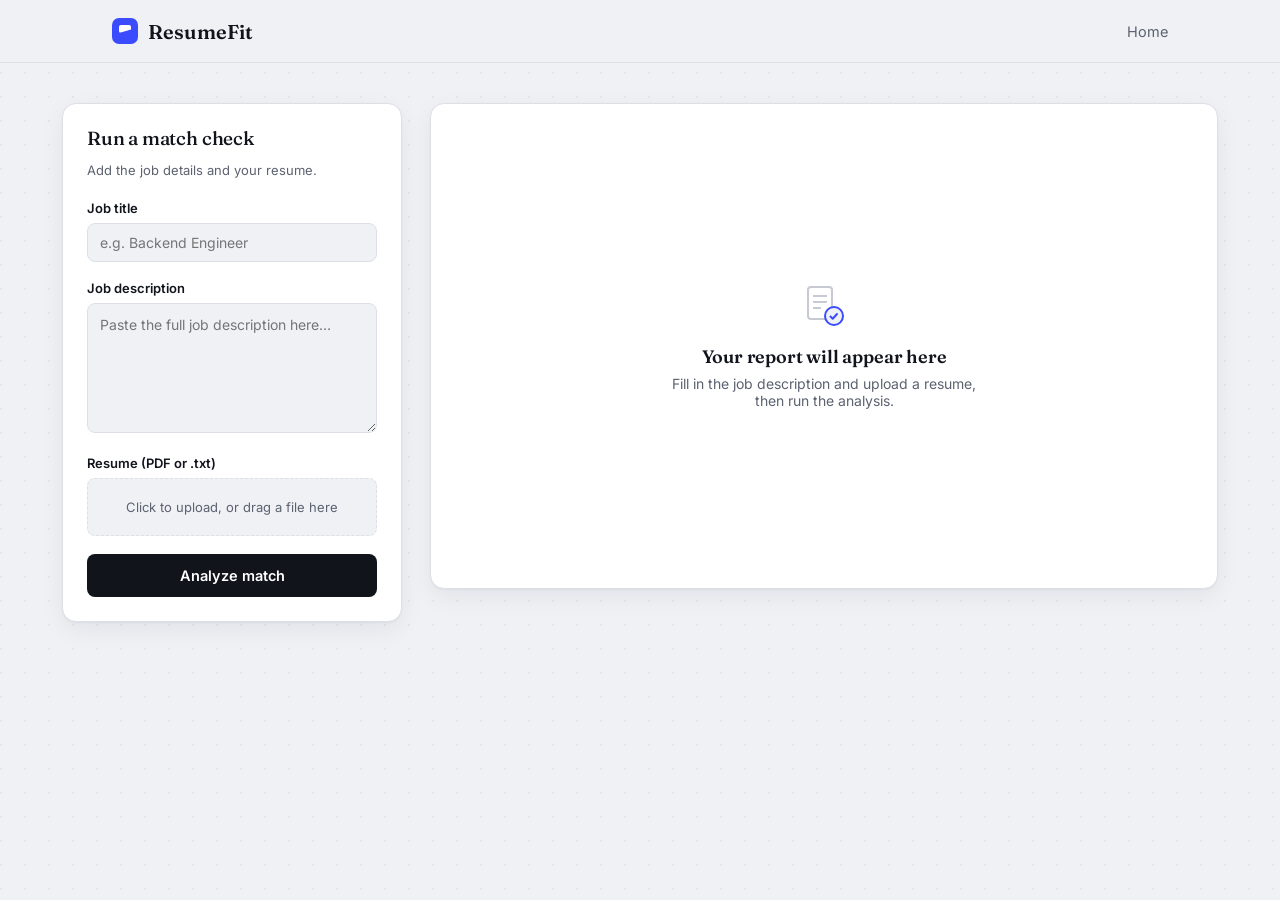
==== frontend/app.html @ fc2c0ed9 "Initial commit" ====
<!DOCTYPE html>
<html lang="en">
<head>
<meta charset="UTF-8">
<meta name="viewport" content="width=device-width, initial-scale=1.0">
<title>ResumeFit — Check your match</title>
<link rel="stylesheet" href="styles.css">
</head>
<body>

<nav class="nav">
  <div class="nav-inner">
    <a href="index.html" class="logo"><span class="logo-mark"></span>ResumeFit</a>
    <div class="nav-links">
      <a href="index.html">Home</a>
    </div>
  </div>
</nav>

<div class="app-shell">

  <form class="panel input-panel" id="analyze-form">
    <h2 data-scramble>Run a match check</h2>
    <p class="sub">Add the job details and your resume.</p>

    <div class="field">
      <label for="job_title">Job title</label>
      <input type="text" id="job_title" name="job_title" placeholder="e.g. Backend Engineer" required>
    </div>

    <div class="field">
      <label for="job_description">Job description</label>
      <textarea id="job_description" name="job_description" placeholder="Paste the full job description here…" required></textarea>
    </div>

    <div class="field">
      <label for="resume_file">Resume (PDF or .txt)</label>
      <div class="dropzone" id="dropzone">
        <span id="dropzone-label">Click to upload, or drag a file here</span>
        <input type="file" id="resume_file" name="resume" accept=".pdf,.txt,.md" required>
      </div>
    </div>

    <button type="submit" class="btn btn-primary btn-block ripple" id="submit-btn">Analyze match</button>

    <div class="error-msg" id="error-box"></div>
  </form>

  <div class="panel results-panel">

    <div class="empty-state" id="empty-state">
      <svg width="46" height="46" viewBox="0 0 46 46" fill="none" style="margin-bottom:18px">
        <rect x="7" y="4" width="24" height="32" rx="3" stroke="#c7cad3" stroke-width="2"/>
        <line x1="12" y1="13" x2="26" y2="13" stroke="#c7cad3" stroke-width="2"/>
        <line x1="12" y1="19" x2="26" y2="19" stroke="#c7cad3" stroke-width="2"/>
        <line x1="12" y1="25" x2="20" y2="25" stroke="#c7cad3" stroke-width="2"/>
        <circle cx="33" cy="33" r="9" fill="#eff1f5" stroke="#3b4cff" stroke-width="2"/>
        <path d="M29.5 33.5l2.2 2.2 4.3-4.7" stroke="#3b4cff" stroke-width="2" stroke-linecap="round" stroke-linejoin="round"/>
      </svg>
      <h3>Your report will appear here</h3>
      <p>Fill in the job description and upload a resume, then run the analysis.</p>
    </div>

    <div class="loading-state" id="loading-state">
      <div class="spinner"></div>
      <p>Reading your resume against the job description…</p>
    </div>

    <div class="report" id="report">
      <div class="report-top">
        <div>
          <h2 id="report-title">Match report</h2>
          <div class="sub" id="report-summary"></div>
        </div>
        <div class="big-ring" id="score-ring">
          <div class="big-ring-inner">
            <strong id="score-number">0</strong>
            <span>MATCH</span>
          </div>
        </div>
      </div>

      <div class="breakdown-grid">
        <div class="bar-card">
          <div class="label">Skill match</div>
          <div class="value" id="bd-skill">0%</div>
          <div class="bar-track"><div class="bar-fill" id="bar-skill"></div></div>
        </div>
        <div class="bar-card">
          <div class="label">Experience fit</div>
          <div class="value" id="bd-exp">0%</div>
          <div class="bar-track"><div class="bar-fill" id="bar-exp"></div></div>
        </div>
        <div class="bar-card">
          <div class="label">Requirement fit</div>
          <div class="value" id="bd-req">0%</div>
          <div class="bar-track"><div class="bar-fill" id="bar-req"></div></div>
        </div>
      </div>

      <div class="kw-section">
        <h3>Matched keywords <span class="kw-count" id="matched-count"></span></h3>
        <div class="kw-wrap" id="matched-keywords"></div>
      </div>

      <div class="kw-section">
        <h3>Missing keywords <span class="kw-count" id="missing-count"></span></h3>
        <div class="kw-wrap" id="missing-keywords"></div>
      </div>

      <div class="list-section">
        <div>
          <h3>Strengths</h3>
          <ul id="strengths-list"></ul>
        </div>
        <div>
          <h3>Gaps to address</h3>
          <ul id="gaps-list"></ul>
        </div>
      </div>

      <div class="summary-box">
        <strong>Verdict</strong>
        <span id="summary-text"></span>
      </div>
    </div>

  </div>

</div>

<script src="animations.js"></script>
<script src="app.js"></script>
</body>
</html>
---- frontend/styles.css ----
@import url('https://fonts.googleapis.com/css2?family=Fraunces:opsz,wght@9..144,400;9..144,500;9..144,600&family=Inter:wght@400;500;600;700&display=swap');

:root {
  --ink: #12141c;
  --paper: #eff1f5;
  --surface: #ffffff;
  --border: #dcdfe6;
  --muted: #5c6270;
  --primary: #3b4cff;
  --primary-dark: #2a37cc;
  --coral: #ff6a4d;
  --moss: #1f9d6f;
  --amber: #b8860b;
  --radius-sm: 8px;
  --radius-md: 14px;
  --radius-lg: 22px;
  --shadow: 0 1px 2px rgba(18, 20, 28, 0.04), 0 8px 24px rgba(18, 20, 28, 0.06);
}

@property --pct {
  syntax: '<number>';
  inherits: false;
  initial-value: 0;
}

* { box-sizing: border-box; }

html { scroll-behavior: smooth; }

body {
  margin: 0;
  font-family: 'Inter', -apple-system, BlinkMacSystemFont, sans-serif;
  background:
    radial-gradient(circle at 1px 1px, rgba(18, 20, 28, 0.055) 1px, transparent 0)
    0 0 / 24px 24px,
    var(--paper);
  color: var(--ink);
  -webkit-font-smoothing: antialiased;
}

@keyframes fadeUp {
  from { opacity: 0; transform: translateY(16px); }
  to { opacity: 1; transform: translateY(0); }
}

@keyframes float {
  0%, 100% { transform: rotate(2deg) translateY(0); }
  50% { transform: rotate(2deg) translateY(-8px); }
}

@keyframes popIn {
  from { opacity: 0; transform: scale(0.86); }
  to { opacity: 1; transform: scale(1); }
}

@media (prefers-reduced-motion: reduce) {
  *, *::before, *::after {
    animation-duration: 0.001ms !important;
    animation-iteration-count: 1 !important;
    transition-duration: 0.001ms !important;
    scroll-behavior: auto !important;
  }
}

h1, h2, h3, .display {
  font-family: 'Fraunces', Georgia, serif;
  font-weight: 500;
  letter-spacing: -0.01em;
  line-height: 1.08;
  margin: 0;
}

a { color: inherit; }

img, svg { display: block; max-width: 100%; }

.container {
  max-width: 1120px;
  margin: 0 auto;
  padding: 0 32px;
}

/* ---------- Nav ---------- */

.nav {
  position: sticky;
  top: 0;
  z-index: 50;
  background: rgba(239, 241, 245, 0.85);
  backdrop-filter: blur(10px);
  border-bottom: 1px solid var(--border);
}

.nav-inner {
  display: flex;
  align-items: center;
  justify-content: space-between;
  padding: 18px 32px;
  max-width: 1120px;
  margin: 0 auto;
}

.logo {
  display: flex;
  align-items: center;
  gap: 10px;
  font-family: 'Fraunces', serif;
  font-size: 20px;
  font-weight: 600;
  text-decoration: none;
  color: var(--ink);
}

.logo-mark {
  width: 26px;
  height: 26px;
  border-radius: 7px;
  background: var(--primary);
  position: relative;
  flex-shrink: 0;
}

.logo-mark::after {
  content: '';
  position: absolute;
  inset: 7px 7px 11px 7px;
  border-radius: 2px;
  background: var(--surface);
  clip-path: polygon(0 0, 100% 0, 100% 55%, 0 100%);
}

.nav-links {
  display: flex;
  align-items: center;
  gap: 32px;
  font-size: 14.5px;
  color: var(--muted);
}

.nav-links a { text-decoration: none; }
.nav-links a:hover { color: var(--ink); }

/* ---------- Buttons ---------- */

.btn {
  display: inline-flex;
  align-items: center;
  justify-content: center;
  gap: 8px;
  padding: 12px 22px;
  border-radius: var(--radius-sm);
  font-size: 14.5px;
  font-weight: 600;
  text-decoration: none;
  border: 1px solid transparent;
  cursor: pointer;
  transition: transform 0.15s ease, background 0.15s ease, border-color 0.15s ease, box-shadow 0.15s ease;
  font-family: 'Inter', sans-serif;
}

.btn-primary:hover { box-shadow: 0 6px 16px rgba(59, 76, 255, 0.22); }
.btn:active { transform: translateY(1px); }

.btn.ripple, .back-to-top.ripple { position: relative; overflow: hidden; }
.ripple-circle {
  position: absolute;
  border-radius: 50%;
  background: rgba(255, 255, 255, 0.55);
  transform: scale(0);
  animation: ripple-out 0.6s ease-out forwards;
  pointer-events: none;
}
.btn-ghost .ripple-circle { background: rgba(59, 76, 255, 0.18); }

@keyframes ripple-out {
  to { transform: scale(1); opacity: 0; }
}

.btn-primary {
  background: var(--ink);
  color: var(--surface);
}
.btn-primary:hover { background: var(--primary-dark); }

.btn-ghost {
  background: transparent;
  border-color: var(--border);
  color: var(--ink);
}
.btn-ghost:hover { border-color: var(--ink); }

.btn-block { width: 100%; }

.btn:disabled { opacity: 0.55; cursor: not-allowed; }

/* ---------- Hero ---------- */

.hero {
  padding: 96px 0 80px;
  position: relative;
  overflow: hidden;
}

#hero-network {
  position: absolute;
  inset: 0;
  width: 100%;
  height: 100%;
  z-index: 0;
  pointer-events: none;
}

.hero .container { position: relative; z-index: 1; }

.hero-spotlight {
  position: absolute;
  inset: 0;
  z-index: 0;
  pointer-events: none;
  background: radial-gradient(
    420px circle at var(--x, 70%) var(--y, 40%),
    rgba(59, 76, 255, 0.10),
    transparent 70%
  );
  transition: opacity 0.3s ease;
}

/* Magnetic buttons: JS sets --mx/--my (px offset) on mousemove */
.magnetic {
  transform: translate(var(--mx, 0), var(--my, 0));
  transition: transform 0.15s ease-out;
}
.magnetic span { display: inline-block; transform: translate(calc(var(--mx, 0) * 0.4), calc(var(--my, 0) * 0.4)); transition: transform 0.15s ease-out; }

.hero-inner {
  display: grid;
  grid-template-columns: 1.05fr 0.95fr;
  gap: 56px;
  align-items: center;
}

.hero-inner > div:first-child > * {
  opacity: 0;
  animation: fadeUp 0.7s ease forwards;
}
.hero-inner > div:first-child > *:nth-child(1) { animation-delay: 0.05s; }
.hero-inner > div:first-child > *:nth-child(2) { animation-delay: 0.16s; }
.hero-inner > div:first-child > *:nth-child(3) { animation-delay: 0.27s; }
.hero-inner > div:first-child > *:nth-child(4) { animation-delay: 0.38s; }
.hero-inner > div:first-child > *:nth-child(5) { animation-delay: 0.48s; }

.hero-visual {
  opacity: 0;
  animation: fadeUp 0.8s ease forwards;
  animation-delay: 0.3s;
}

.eyebrow {
  font-size: 14.5px;
  color: var(--muted);
  margin-bottom: 18px;
}

.hero h1 {
  font-size: 52px;
}

.hero h1 em {
  font-style: italic;
  color: var(--primary);
}

.hero p.lede {
  margin-top: 20px;
  font-size: 18px;
  line-height: 1.6;
  color: var(--muted);
  max-width: 44ch;
}

.hero-actions {
  display: flex;
  gap: 14px;
  margin-top: 32px;
}

.hero-note {
  margin-top: 16px;
  font-size: 13.5px;
  color: var(--muted);
}

/* Hero report-card illustration */

.hero-visual {
  position: relative;
}

.report-card {
  background: var(--surface);
  border: 1px solid var(--border);
  border-radius: var(--radius-lg);
  box-shadow: var(--shadow);
  padding: 28px;
  animation: float 5s ease-in-out 1.1s infinite;
}

.report-card-head {
  display: flex;
  justify-content: space-between;
  align-items: flex-start;
  margin-bottom: 22px;
}

.report-card-head .role {
  font-size: 12.5px;
  color: var(--muted);
  margin-top: 4px;
}

.pill {
  font-size: 12px;
  font-weight: 600;
  padding: 5px 10px;
  border-radius: 100px;
}

.pill-grade-b { background: #e7ecff; color: var(--primary-dark); }

.score-row {
  display: flex;
  align-items: center;
  gap: 22px;
}

.ring {
  --pct: 0;
  width: 108px;
  height: 108px;
  border-radius: 50%;
  background: conic-gradient(var(--primary) calc(var(--pct) * 1%), #e9ebf1 0);
  display: flex;
  align-items: center;
  justify-content: center;
  flex-shrink: 0;
  animation: ring-in 1.1s 0.6s cubic-bezier(0.22, 1, 0.36, 1) forwards;
}

@keyframes ring-in {
  from { --pct: 0; }
  to { --pct: 82; }
}

.ring-inner {
  width: 82px;
  height: 82px;
  border-radius: 50%;
  background: var(--surface);
  display: flex;
  flex-direction: column;
  align-items: center;
  justify-content: center;
}

.ring-inner strong { font-size: 22px; line-height: 1; }
.ring-inner span { font-size: 10.5px; color: var(--muted); margin-top: 3px; }

.score-meta strong { display: block; font-size: 15px; }
.score-meta p { margin: 4px 0 0; font-size: 13px; color: var(--muted); }

.tag-row { display: flex; flex-wrap: wrap; gap: 8px; margin-top: 22px; }

.tag {
  font-size: 12.5px;
  padding: 6px 11px;
  border-radius: 100px;
  border: 1px solid var(--border);
}

.tag-match { background: #eaf7f1; border-color: #cbeadb; color: var(--moss); }
.tag-gap { background: #fff0ec; border-color: #ffd9cd; color: var(--coral); }

.hero-inner > div:first-child > h1 {
  opacity: 1;
  animation: none;
}

.hero h1 .word {
  display: inline-block;
  opacity: 0;
  animation: fadeUp 0.6s cubic-bezier(0.22, 1, 0.36, 1) forwards;
}
.hero h1 .word:nth-child(1) { animation-delay: 0.05s; }
.hero h1 .word:nth-child(2) { animation-delay: 0.11s; }
.hero h1 .word:nth-child(3) { animation-delay: 0.17s; }
.hero h1 .word:nth-child(4) { animation-delay: 0.23s; }
.hero h1 .word:nth-child(5) { animation-delay: 0.29s; }
.hero h1 .word:nth-child(6) { animation-delay: 0.35s; }

/* ---------- Scroll reveal ---------- */

.reveal {
  opacity: 0;
  transform: translateY(28px);
  transition: opacity 0.7s cubic-bezier(0.22, 1, 0.36, 1),
              transform 0.7s cubic-bezier(0.22, 1, 0.36, 1);
}
.reveal.in-view { opacity: 1; transform: none; }

.steps .step:nth-child(1), .features .feature-card:nth-child(1), .stats .stat-card:nth-child(1) { transition-delay: 0.04s; }
.steps .step:nth-child(2), .features .feature-card:nth-child(2), .stats .stat-card:nth-child(2) { transition-delay: 0.14s; }
.steps .step:nth-child(3), .features .feature-card:nth-child(3), .stats .stat-card:nth-child(3) { transition-delay: 0.24s; }

/* ---------- Stats ---------- */

.stats {
  display: grid;
  grid-template-columns: repeat(3, 1fr);
  gap: 28px;
}

.stat-number {
  font-family: 'Fraunces', serif;
  font-size: 46px;
  color: var(--primary);
  line-height: 1;
}

.stat-label {
  margin-top: 10px;
  font-size: 14px;
  color: var(--muted);
  max-width: 30ch;
  line-height: 1.5;
}

/* ---------- Interactive tab panel ---------- */

.tab-panel {
  display: grid;
  grid-template-columns: 0.85fr 1.15fr;
  gap: 40px;
  align-items: stretch;
}

.tab-list {
  position: relative;
  display: flex;
  flex-direction: column;
  gap: 4px;
}

.tab-indicator {
  position: absolute;
  left: 0;
  width: 100%;
  background: var(--surface);
  border: 1px solid var(--border);
  border-radius: var(--radius-sm);
  box-shadow: var(--shadow);
  transition: transform 0.4s cubic-bezier(0.22, 1, 0.36, 1), height 0.4s cubic-bezier(0.22, 1, 0.36, 1);
  z-index: 0;
}

.tab-item {
  position: relative;
  z-index: 1;
  display: flex;
  align-items: center;
  gap: 16px;
  padding: 18px 20px;
  background: none;
  border: none;
  cursor: pointer;
  text-align: left;
  font-family: 'Fraunces', serif;
  font-size: 17px;
  color: var(--muted);
  transition: color 0.3s ease;
}

.tab-item.active { color: var(--ink); }

.tab-num {
  font-size: 12.5px;
  font-family: 'Inter', sans-serif;
  font-weight: 600;
  color: var(--primary);
  opacity: 0.7;
}

.tab-content {
  position: relative;
  background: var(--surface);
  border: 1px solid var(--border);
  border-radius: var(--radius-md);
  padding: 32px;
  min-height: 220px;
}

.tab-pane {
  position: absolute;
  inset: 32px;
  opacity: 0;
  transform: translateY(10px);
  transition: opacity 0.35s ease, transform 0.35s ease;
  pointer-events: none;
}

.tab-pane.active {
  opacity: 1;
  transform: none;
  pointer-events: auto;
}

.tab-pane-icon {
  width: 38px;
  height: 38px;
  border-radius: 10px;
  background: var(--ink);
  color: var(--surface);
  display: flex;
  align-items: center;
  justify-content: center;
  margin-bottom: 16px;
  font-family: 'Fraunces', serif;
  font-size: 17px;
}

.tab-pane h3 { font-size: 20px; margin-bottom: 10px; font-weight: 600; font-family: 'Inter', sans-serif; }
.tab-pane p { margin: 0; color: var(--muted); font-size: 14.5px; line-height: 1.65; max-width: 48ch; }

@media (max-width: 720px) {
  .tab-panel { grid-template-columns: 1fr; }
  .tab-indicator { display: none; }
  .tab-content { min-height: 0; }
  .tab-pane { position: static; display: none; opacity: 1; transform: none; }
  .tab-pane.active { display: block; }
}

/* ---------- Custom cursor ---------- */

.custom-cursor-active, .custom-cursor-active a, .custom-cursor-active button,
.custom-cursor-active input, .custom-cursor-active textarea {
  cursor: none;
}

.cursor-ring {
  position: fixed;
  top: 0;
  left: 0;
  width: 26px;
  height: 26px;
  margin: -13px 0 0 -13px;
  border: 1.5px solid var(--ink);
  border-radius: 50%;
  pointer-events: none;
  z-index: 9999;
  opacity: 0;
  transition: width 0.2s ease, height 0.2s ease, margin 0.2s ease,
              background 0.2s ease, border-color 0.2s ease, opacity 0.2s ease;
  will-change: transform;
}

.cursor-ring--active {
  width: 46px;
  height: 46px;
  margin: -23px 0 0 -23px;
  background: rgba(59, 76, 255, 0.08);
  border-color: var(--primary);
}

/* ---------- Ghost-text watermark flash ---------- */

.ghost-text {
  position: absolute;
  left: 0;
  top: 0;
  white-space: nowrap;
  font-size: 2.4em;
  color: var(--ink);
  opacity: 0;
  z-index: -1;
  pointer-events: none;
}

.ghost-text.flash {
  animation: ghost-flash 1.1s ease forwards;
}

@keyframes ghost-flash {
  0% { opacity: 0; transform: scale(1.2); filter: blur(0px); }
  35% { opacity: 0.07; transform: scale(1.08); filter: blur(1px); }
  100% { opacity: 0; transform: scale(1); filter: blur(0px); }
}

/* ---------- Accordion ---------- */

.accordion { max-width: 900px; }

.acc-row {
  border-bottom: 1px solid var(--border);
}
.acc-row:first-child { border-top: 1px solid var(--border); }

.acc-head {
  width: 100%;
  display: flex;
  align-items: center;
  gap: 24px;
  padding: 24px 4px;
  background: none;
  border: none;
  cursor: pointer;
  text-align: left;
  font-family: 'Inter', sans-serif;
  color: var(--ink);
}

.acc-num {
  font-family: 'Fraunces', serif;
  font-size: 14px;
  color: var(--primary);
  width: 26px;
  flex-shrink: 0;
}

.acc-title {
  font-family: 'Fraunces', serif;
  font-size: 24px;
  font-weight: 500;
  flex: 1;
}

.acc-arrow {
  font-size: 18px;
  color: var(--muted);
  transition: transform 0.3s ease;
  flex-shrink: 0;
}

.acc-row.open .acc-arrow { transform: rotate(90deg); color: var(--primary); }
.acc-row.open .acc-title { color: var(--primary); }

.acc-body {
  display: grid;
  grid-template-rows: 0fr;
  transition: grid-template-rows 0.4s ease;
}
.acc-row.open .acc-body { grid-template-rows: 1fr; }

.acc-body-inner { overflow: hidden; }

.acc-body-inner p {
  margin: 0;
  padding: 0 4px 24px 50px;
  color: var(--muted);
  font-size: 14.5px;
  line-height: 1.65;
  max-width: 60ch;
}

/* ---------- Sections ---------- */

.section { padding: 72px 0; }
.section-alt { background: var(--surface); border-top: 1px solid var(--border); border-bottom: 1px solid var(--border); }

.section-head { max-width: 56ch; margin-bottom: 48px; }
.section-head h2 { font-size: 34px; }
.section-head p { margin-top: 14px; color: var(--muted); font-size: 16px; line-height: 1.6; }

.steps {
  display: grid;
  grid-template-columns: repeat(3, 1fr);
  gap: 32px;
}

.step-num {
  font-family: 'Fraunces', serif;
  font-size: 15px;
  color: var(--primary);
  margin-bottom: 14px;
}

.step h3 { font-size: 19px; margin-bottom: 8px; font-weight: 600; }
.step p { margin: 0; color: var(--muted); font-size: 14.5px; line-height: 1.6; }

.features {
  display: grid;
  grid-template-columns: repeat(3, 1fr);
  gap: 24px;
}

.feature-card {
  background: var(--surface);
  border: 1px solid var(--border);
  border-radius: var(--radius-md);
  padding: 26px;
  transition: transform 0.2s ease, box-shadow 0.2s ease, border-color 0.2s ease;
}

.feature-card:hover {
  transform: translateY(-5px);
  box-shadow: 0 12px 28px rgba(18, 20, 28, 0.08);
  border-color: #c9cdf0;
}

.feature-card h3 { font-size: 17px; margin-bottom: 8px; font-weight: 600; }
.feature-card p { margin: 0; color: var(--muted); font-size: 14px; line-height: 1.6; }

.feature-icon {
  width: 38px;
  height: 38px;
  border-radius: 10px;
  background: var(--ink);
  color: var(--surface);
  display: flex;
  align-items: center;
  justify-content: center;
  margin-bottom: 16px;
  font-family: 'Fraunces', serif;
  font-size: 17px;
}

.cta-band {
  text-align: center;
  padding: 88px 0;
}

.cta-band h2 { font-size: 36px; max-width: 20ch; margin: 0 auto; }
.cta-band .btn { margin-top: 28px; }

footer {
  border-top: 1px solid var(--border);
  padding: 44px 0;
  background: var(--surface);
}

.footer-inner {
  display: flex;
  align-items: center;
  justify-content: space-between;
  gap: 24px;
  flex-wrap: wrap;
}

.footer-brand p {
  margin: 8px 0 0;
  font-size: 13px;
  color: var(--muted);
}

.footer-links {
  display: flex;
  gap: 28px;
  font-size: 14px;
}
.footer-links a { text-decoration: none; color: var(--muted); transition: color 0.2s ease; }
.footer-links a:hover { color: var(--ink); }

.back-to-top {
  background: none;
  border: 1px solid var(--border);
  border-radius: 100px;
  padding: 10px 18px;
  font-size: 13px;
  font-weight: 600;
  color: var(--ink);
  cursor: pointer;
  font-family: 'Inter', sans-serif;
  transition: border-color 0.2s ease, background 0.2s ease;
}
.back-to-top:hover { border-color: var(--primary); background: #eef0ff; }

@media (max-width: 640px) {
  .footer-inner { flex-direction: column; align-items: flex-start; text-align: left; }
}

/* ---------- App / dashboard ---------- */

.app-shell {
  max-width: 1220px;
  margin: 0 auto;
  padding: 40px 32px 80px;
  display: grid;
  grid-template-columns: 340px 1fr;
  gap: 28px;
  align-items: flex-start;
}

.panel {
  background: var(--surface);
  border: 1px solid var(--border);
  border-radius: var(--radius-md);
  box-shadow: var(--shadow);
}

.input-panel { padding: 24px; position: sticky; top: 92px; opacity: 0; animation: fadeUp 0.6s ease 0.05s forwards; }
.input-panel h2 { font-size: 19px; margin-bottom: 4px; }
.input-panel .sub { font-size: 13px; color: var(--muted); margin-bottom: 22px; }

.field { margin-bottom: 18px; }
.field label {
  display: block;
  font-size: 13px;
  font-weight: 600;
  margin-bottom: 7px;
}

.field input[type="text"],
.field textarea {
  width: 100%;
  border: 1px solid var(--border);
  border-radius: var(--radius-sm);
  padding: 10px 12px;
  font-family: 'Inter', sans-serif;
  font-size: 14px;
  background: var(--paper);
  color: var(--ink);
  resize: vertical;
}

.field textarea { min-height: 130px; line-height: 1.5; }

.field input:focus, .field textarea:focus, .dropzone:focus-within {
  outline: 2px solid var(--primary);
  outline-offset: 1px;
}

.dropzone {
  border: 1.5px dashed var(--border);
  border-radius: var(--radius-sm);
  padding: 20px 14px;
  text-align: center;
  cursor: pointer;
  background: var(--paper);
  font-size: 13px;
  color: var(--muted);
  transition: border-color 0.15s ease;
}

.dropzone.has-file { border-style: solid; border-color: var(--moss); color: var(--ink); background: #eaf7f1; }
.dropzone:hover { border-color: var(--primary); }
.dropzone input { display: none; }

.error-msg {
  display: none;
  background: #fff0ec;
  border: 1px solid #ffd9cd;
  color: #a83e26;
  font-size: 13px;
  padding: 10px 12px;
  border-radius: var(--radius-sm);
  margin-top: 14px;
}

/* Results canvas */

.results-panel { padding: 32px; min-height: 480px; opacity: 0; animation: fadeUp 0.6s ease 0.15s forwards; }

.empty-state {
  height: 420px;
  display: flex;
  flex-direction: column;
  align-items: center;
  justify-content: center;
  text-align: center;
  color: var(--muted);
}

.empty-state h3 { font-size: 18px; color: var(--ink); margin-bottom: 8px; font-weight: 600; }
.empty-state p { font-size: 14px; max-width: 34ch; margin: 0; }

.loading-state {
  display: none;
  height: 420px;
  flex-direction: column;
  align-items: center;
  justify-content: center;
  gap: 14px;
  color: var(--muted);
  font-size: 14px;
}

.spinner {
  width: 30px;
  height: 30px;
  border-radius: 50%;
  border: 3px solid var(--border);
  border-top-color: var(--primary);
  animation: spin 0.8s linear infinite;
}

@keyframes spin { to { transform: rotate(360deg); } }

.report { display: none; }

.report-top {
  display: flex;
  justify-content: space-between;
  align-items: flex-start;
  margin-bottom: 32px;
  gap: 20px;
}

.report-top h2 { font-size: 24px; margin-bottom: 6px; }
.report-top .sub { font-size: 13.5px; color: var(--muted); }

.big-ring {
  --pct: 0;
  width: 132px;
  height: 132px;
  border-radius: 50%;
  background: conic-gradient(var(--primary) calc(var(--pct) * 1%), #e9ebf1 0);
  display: flex;
  align-items: center;
  justify-content: center;
  flex-shrink: 0;
  transition: --pct 1s cubic-bezier(0.22, 1, 0.36, 1);
}

.report { animation: fadeUp 0.5s ease forwards; }

.tag { animation: popIn 0.3s ease backwards; }

.big-ring-inner {
  width: 100px;
  height: 100px;
  border-radius: 50%;
  background: var(--surface);
  display: flex;
  flex-direction: column;
  align-items: center;
  justify-content: center;
}

.big-ring-inner strong { font-size: 28px; }
.big-ring-inner span { font-size: 11px; color: var(--muted); margin-top: 2px; }

.breakdown-grid {
  display: grid;
  grid-template-columns: repeat(3, 1fr);
  gap: 16px;
  margin-bottom: 32px;
}

.bar-card {
  background: var(--paper);
  border-radius: var(--radius-sm);
  padding: 14px 16px;
}

.bar-card .label { font-size: 12.5px; color: var(--muted); margin-bottom: 8px; }
.bar-card .value { font-size: 20px; font-weight: 600; margin-bottom: 8px; }

.bar-track { height: 6px; border-radius: 4px; background: var(--border); overflow: hidden; }
.bar-fill { height: 100%; background: var(--primary); border-radius: 4px; transition: width 0.8s cubic-bezier(0.22, 1, 0.36, 1); width: 0; }

.kw-section { margin-bottom: 28px; }
.kw-section h3 { font-size: 14.5px; font-weight: 600; margin-bottom: 12px; display: flex; align-items: center; gap: 8px; }
.kw-count { font-size: 12px; font-weight: 500; color: var(--muted); }

.kw-wrap { display: flex; flex-wrap: wrap; gap: 8px; }

.list-section { display: grid; grid-template-columns: 1fr 1fr; gap: 24px; margin-bottom: 28px; }
.list-section h3 { font-size: 14.5px; font-weight: 600; margin-bottom: 10px; }
.list-section ul { margin: 0; padding-left: 18px; font-size: 13.5px; line-height: 1.7; color: var(--ink); }

.summary-box {
  background: var(--paper);
  border-radius: var(--radius-sm);
  padding: 16px 18px;
  font-size: 14px;
  line-height: 1.6;
}
.summary-box strong { display: block; font-size: 12.5px; text-transform: none; color: var(--muted); margin-bottom: 6px; font-weight: 600; }

@media (max-width: 880px) {
  .hero-inner { grid-template-columns: 1fr; }
  .steps, .features, .stats { grid-template-columns: 1fr; }
  .app-shell { grid-template-columns: 1fr; }
  .input-panel { position: static; }
  .list-section { grid-template-columns: 1fr; }
  .nav-links { display: none; }
}
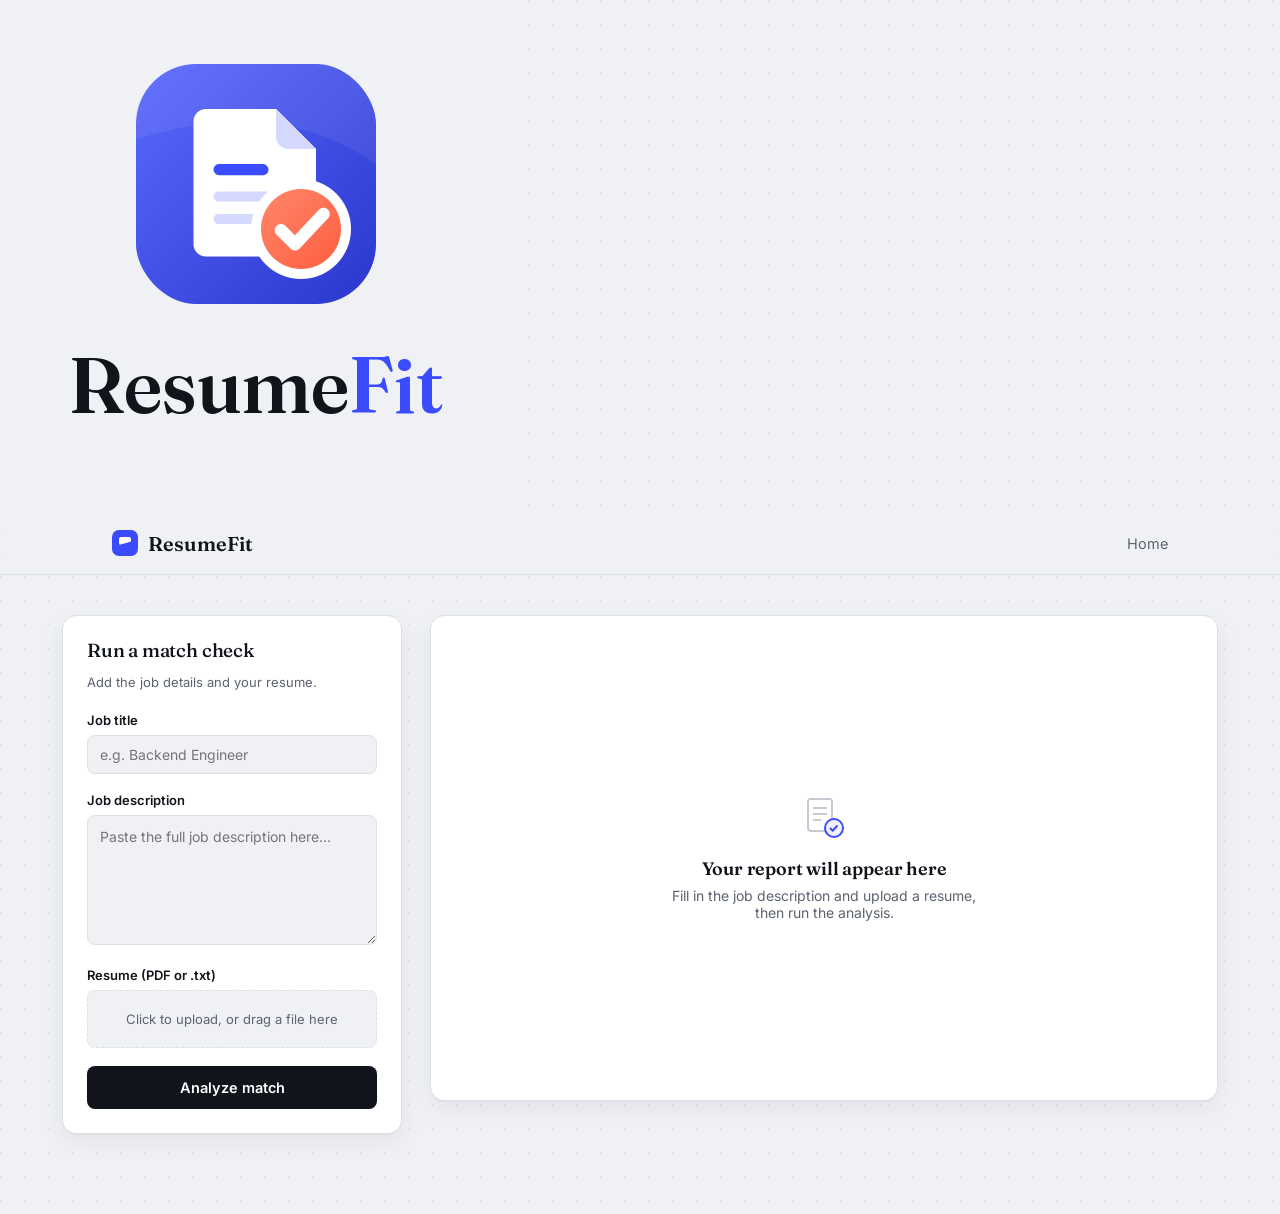
==== commit 84b486f8: "Add new logo and favicon" ====
--- a/frontend/app.html
+++ b/frontend/app.html
@@ -2,6 +2,8 @@
 <html lang="en">
 <head>
 <meta charset="UTF-8">
+<link rel="icon" type="image/svg+xml" href="favicon.svg">
+<img src="./image/logo-512.png" alt="" class="logo-img">
 <meta name="viewport" content="width=device-width, initial-scale=1.0">
 <title>ResumeFit — Check your match</title>
 <link rel="stylesheet" href="styles.css">
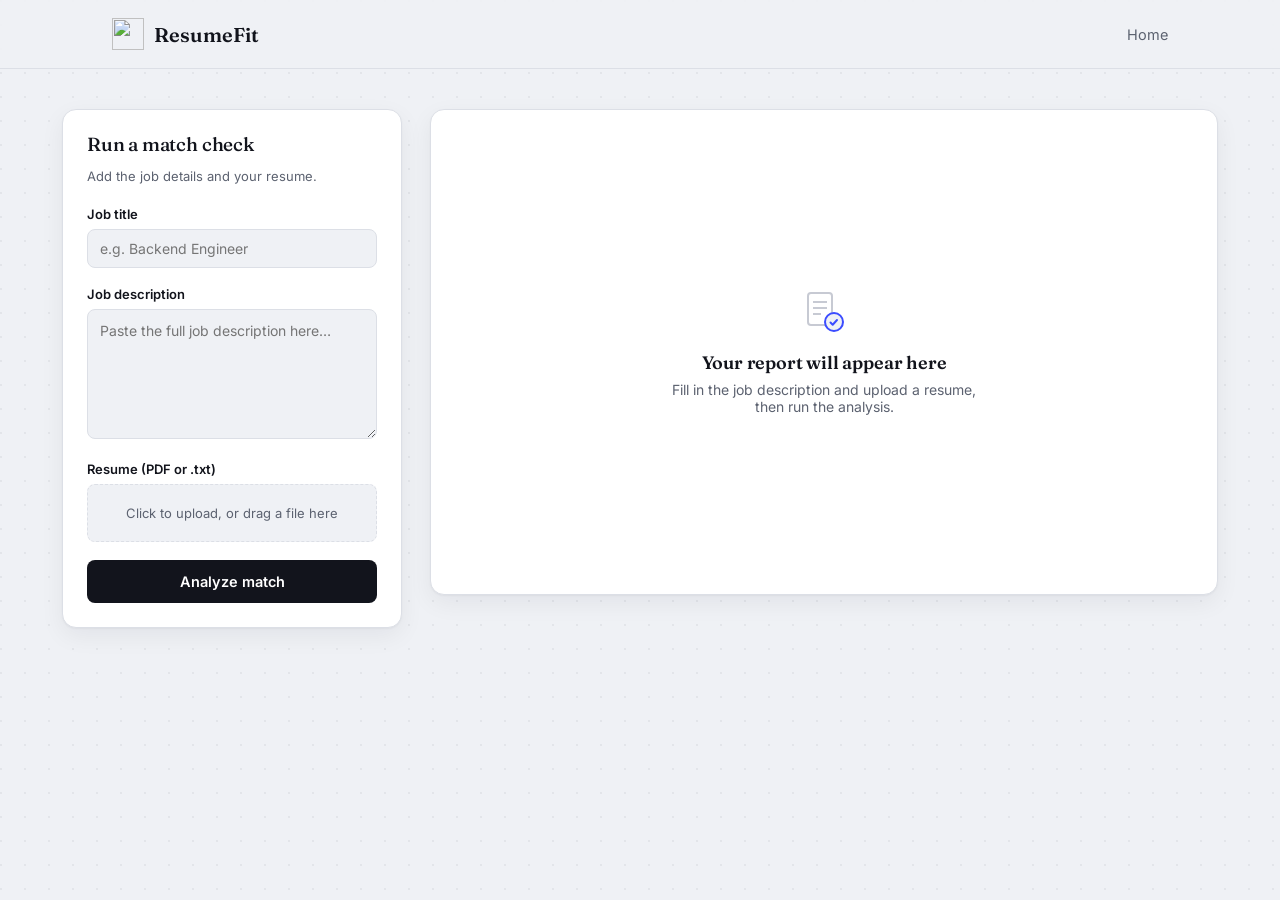
==== commit 5a0ac021: "Fix logo size, add logo to navbar, footer and favicon" ====
--- a/frontend/app.html
+++ b/frontend/app.html
@@ -2,9 +2,9 @@
 <html lang="en">
 <head>
 <meta charset="UTF-8">
+<meta name="viewport" content="width=device-width, initial-scale=1.0">
 <link rel="icon" type="image/svg+xml" href="favicon.svg">
-<img src="./image/logo-512.png" alt="" class="logo-img">
-<meta name="viewport" content="width=device-width, initial-scale=1.0">
+<link rel="icon" type="image/png" sizes="32x32" href="favicon-32.png">
 <title>ResumeFit — Check your match</title>
 <link rel="stylesheet" href="styles.css">
 </head>
@@ -12,7 +12,7 @@
 
 <nav class="nav">
   <div class="nav-inner">
-    <a href="index.html" class="logo"><span class="logo-mark"></span>ResumeFit</a>
+    <a href="index.html" class="logo"><img src="logo-mark.svg" alt="" class="logo-img">ResumeFit</a>
     <div class="nav-links">
       <a href="index.html">Home</a>
     </div>
--- a/frontend/styles.css
+++ b/frontend/styles.css
@@ -983,3 +983,8 @@
   .list-section { grid-template-columns: 1fr; }
   .nav-links { display: none; }
 }
+.logo-img {
+  width: 32px;
+  height: 32px;
+  flex-shrink: 0;
+}
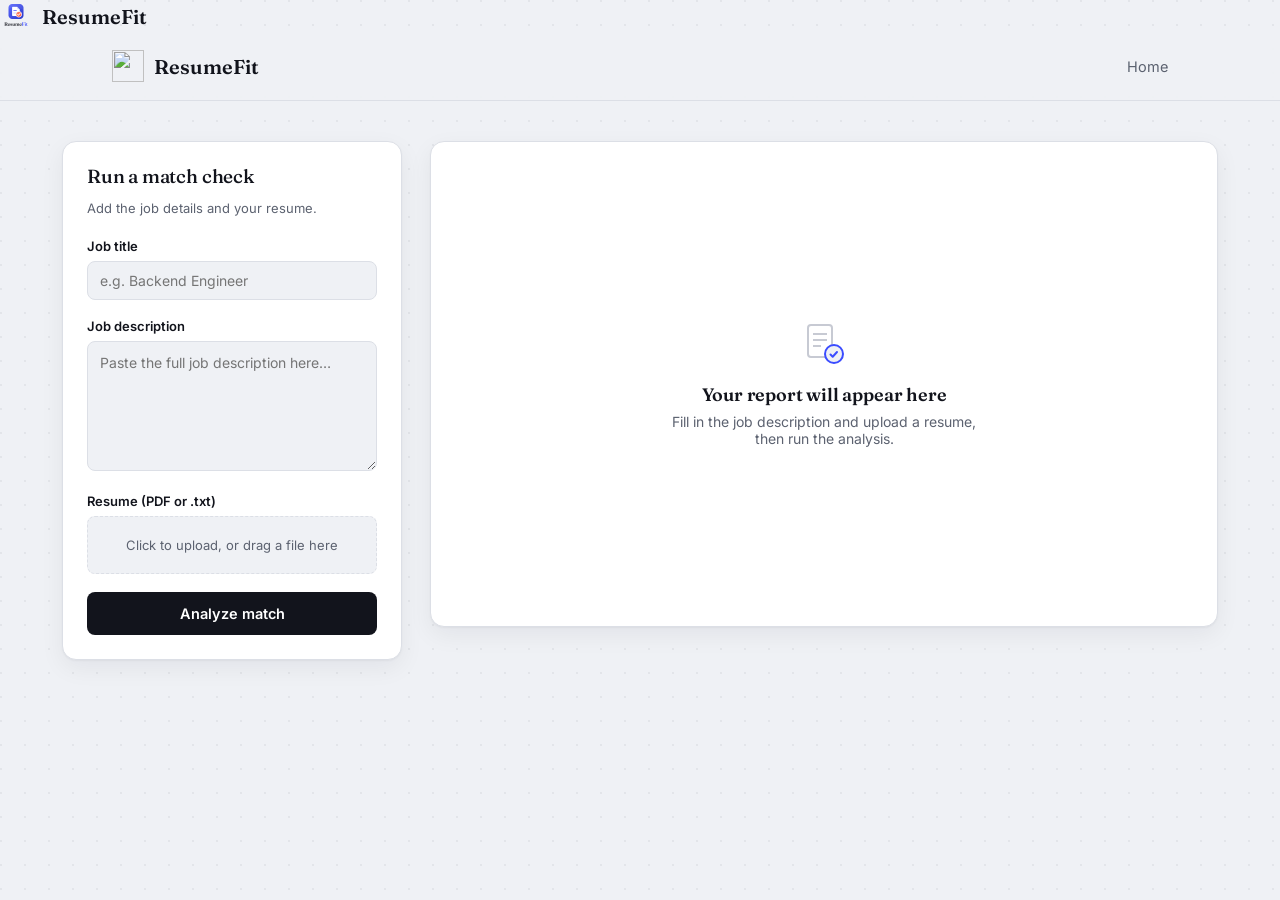
==== commit fbc218d3: "logo change" ====
--- a/frontend/app.html
+++ b/frontend/app.html
@@ -3,8 +3,7 @@
 <head>
 <meta charset="UTF-8">
 <meta name="viewport" content="width=device-width, initial-scale=1.0">
-<link rel="icon" type="image/svg+xml" href="favicon.svg">
-<link rel="icon" type="image/png" sizes="32x32" href="favicon-32.png">
+<a href="index.html" class="logo"><img src="./image/logo-512.png" alt="" class="logo-img">ResumeFit</a>
 <title>ResumeFit — Check your match</title>
 <link rel="stylesheet" href="styles.css">
 </head>
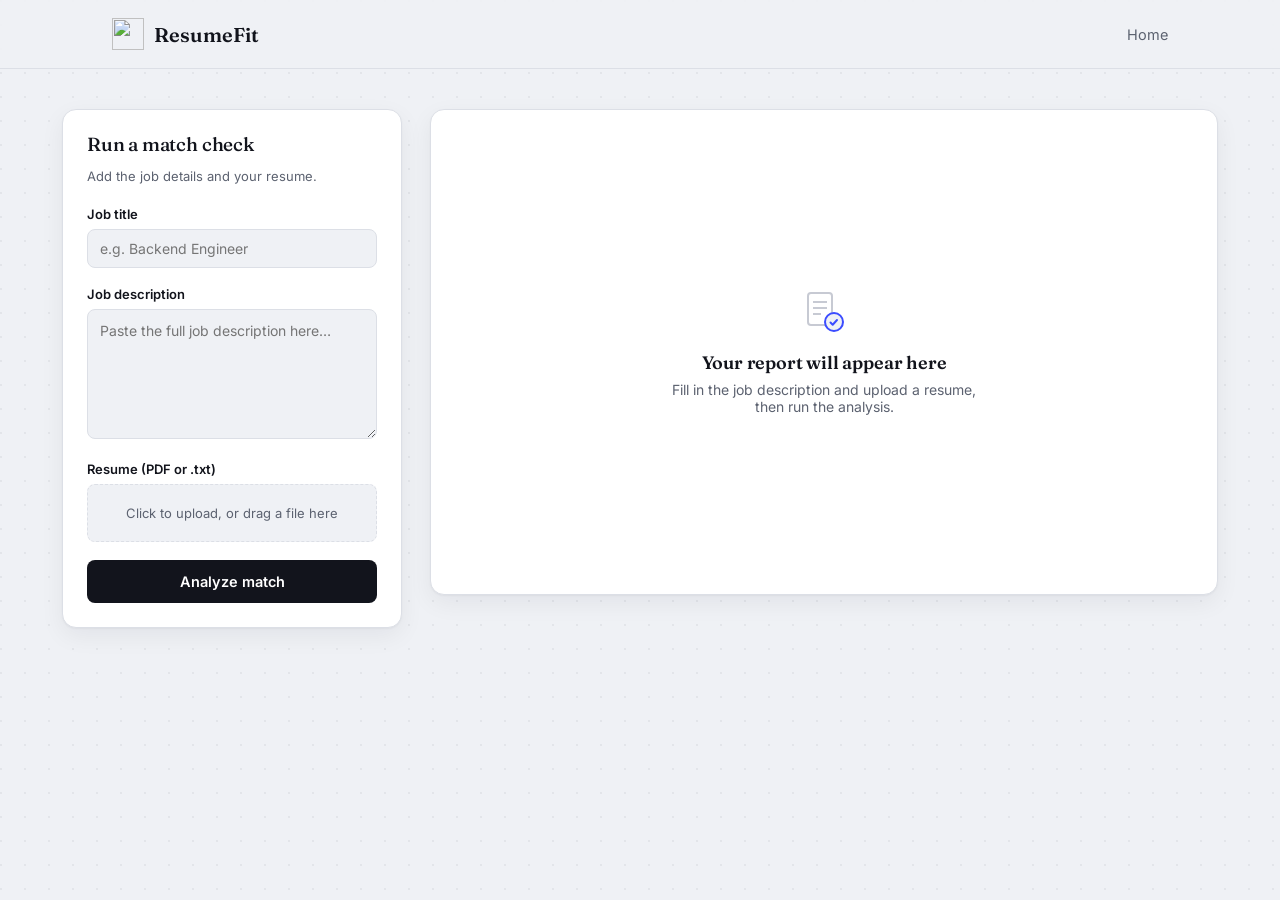
==== commit e0f3a934: "make some changes in the logo" ====
--- a/frontend/app.html
+++ b/frontend/app.html
@@ -3,7 +3,8 @@
 <head>
 <meta charset="UTF-8">
 <meta name="viewport" content="width=device-width, initial-scale=1.0">
-<a href="index.html" class="logo"><img src="./image/logo-512.png" alt="" class="logo-img">ResumeFit</a>
+<link rel="icon" type="image/svg+xml" href="favicon.svg">
+<link rel="icon" type="image/png" sizes="32x32" href="favicon-32.png">
 <title>ResumeFit — Check your match</title>
 <link rel="stylesheet" href="styles.css">
 </head>
